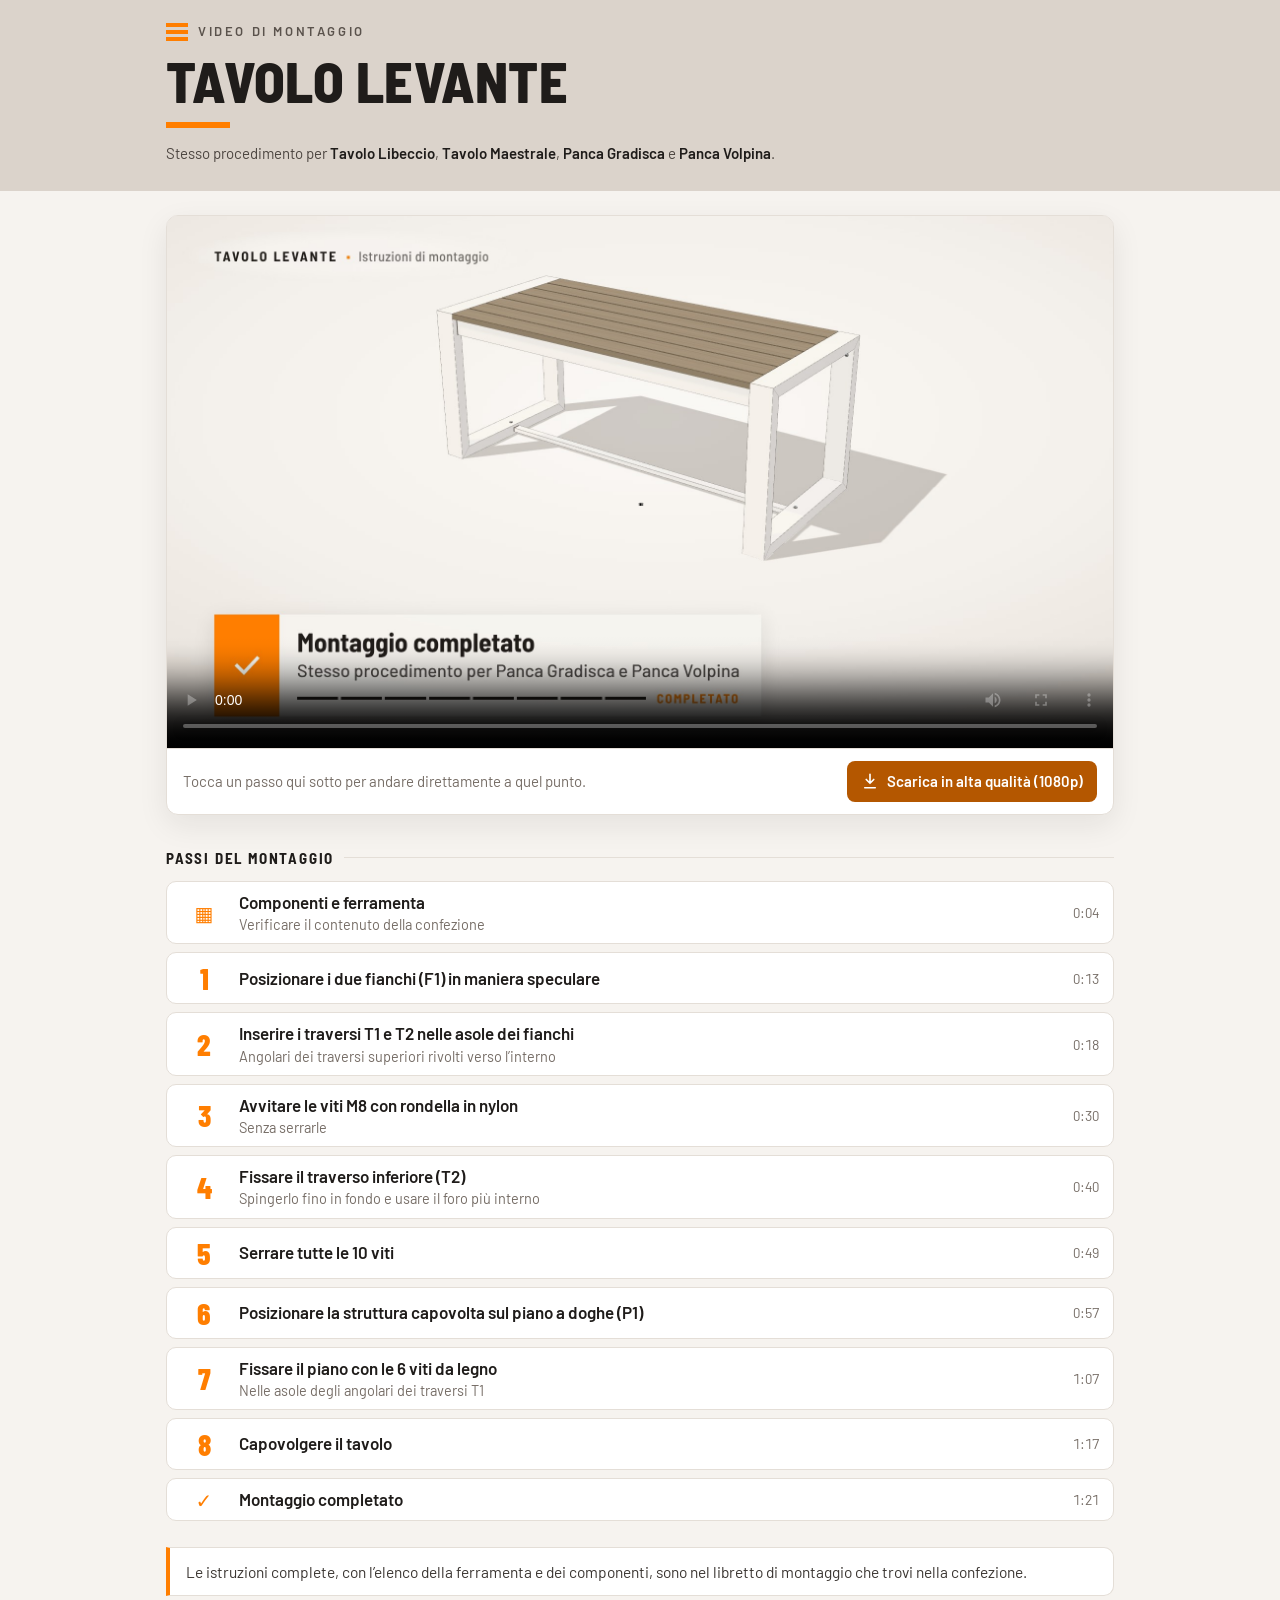
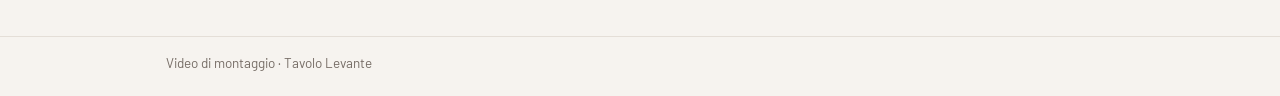
==== levante/index.html @ f1719d51 "Pagina del video di montaggio del Tavolo Levante (GitHub Pages) Co-Authored-By: Claude Opus 5.5 <nor" ====
<!doctype html>
<html lang="it">
<head>
<meta charset="utf-8">
<meta name="viewport" content="width=device-width, initial-scale=1">
<title>Tavolo Levante – Video di montaggio</title>
<meta name="description" content="Video di montaggio del Tavolo Levante: tutti i passi, dalla struttura in alluminio al fissaggio del piano a doghe.">
<meta name="theme-color" content="#dbd3cb">
<meta property="og:type" content="video.other">
<meta property="og:title" content="Tavolo Levante – Video di montaggio">
<meta property="og:description" content="Tutti i passi del montaggio, in 1 minuto e mezzo.">
<meta property="og:image" content="https://totti00.github.io/video-montaggio/video/tavolo-levante-poster.jpg">
<meta property="og:url" content="https://totti00.github.io/video-montaggio/levante/">
<link rel="icon" href="../assets/favicon.svg" type="image/svg+xml">
<link rel="stylesheet" href="../assets/style.css">
</head>
<body>
<header class="top">
  <div class="top-in">
    <div class="eyebrow"><span class="bars" aria-hidden="true"><i></i><i></i><i></i></span>Video di montaggio</div>
    <h1>Tavolo Levante</h1>
    <span class="rule" aria-hidden="true"></span>
    <p class="also">Stesso procedimento per <b>Tavolo Libeccio</b>, <b>Tavolo Maestrale</b>, <b>Panca Gradisca</b> e <b>Panca Volpina</b>.</p>
  </div>
</header>

<main>
  <div class="main-in">
    <div class="player">
      <video id="video" controls playsinline preload="metadata" poster="../video/tavolo-levante-poster.jpg">
        <source src="../video/tavolo-levante-720p.mp4" type="video/mp4">
        Il tuo browser non riesce a riprodurre il video: <a href="../video/tavolo-levante-720p.mp4">scaricalo qui</a>.
      </video>
      <div class="player-bar">
        <span class="hint">Tocca un passo qui sotto per andare direttamente a quel punto.</span>
        <a class="btn" href="../video/tavolo-levante-1080p.mp4" download>
          <svg viewBox="0 0 24 24" fill="none" stroke="currentColor" stroke-width="2.2" stroke-linecap="round" stroke-linejoin="round" aria-hidden="true"><path d="M12 3v12M7 10l5 5 5-5M5 21h14"/></svg>
          Scarica in alta qualità (1080p)
        </a>
      </div>
    </div>

    <h2>Passi del montaggio</h2>
    <ol class="steps" id="steps">
      <li><button data-t="4.5"><span class="n ico">▦</span><span class="t">Componenti e ferramenta<span class="s">Verificare il contenuto della confezione</span></span><span class="time">0:04</span></button></li>
      <li><button data-t="13"><span class="n">1</span><span class="t">Posizionare i due fianchi (F1) in maniera speculare</span><span class="time">0:13</span></button></li>
      <li><button data-t="18.5"><span class="n">2</span><span class="t">Inserire i traversi T1 e T2 nelle asole dei fianchi<span class="s">Angolari dei traversi superiori rivolti verso l’interno</span></span><span class="time">0:18</span></button></li>
      <li><button data-t="30.5"><span class="n">3</span><span class="t">Avvitare le viti M8 con rondella in nylon<span class="s">Senza serrarle</span></span><span class="time">0:30</span></button></li>
      <li><button data-t="40.5"><span class="n">4</span><span class="t">Fissare il traverso inferiore (T2)<span class="s">Spingerlo fino in fondo e usare il foro più interno</span></span><span class="time">0:40</span></button></li>
      <li><button data-t="49.5"><span class="n">5</span><span class="t">Serrare tutte le 10 viti</span><span class="time">0:49</span></button></li>
      <li><button data-t="57"><span class="n">6</span><span class="t">Posizionare la struttura capovolta sul piano a doghe (P1)</span><span class="time">0:57</span></button></li>
      <li><button data-t="67"><span class="n">7</span><span class="t">Fissare il piano con le 6 viti da legno<span class="s">Nelle asole degli angolari dei traversi T1</span></span><span class="time">1:07</span></button></li>
      <li><button data-t="77"><span class="n">8</span><span class="t">Capovolgere il tavolo</span><span class="time">1:17</span></button></li>
      <li><button data-t="81"><span class="n ico">✓</span><span class="t">Montaggio completato</span><span class="time">1:21</span></button></li>
    </ol>

    <p class="note">Le istruzioni complete, con l’elenco della ferramenta e dei componenti, sono nel libretto di montaggio che trovi nella confezione.</p>
  </div>
</main>

<footer><div class="foot-in">Video di montaggio · Tavolo Levante</div></footer>

<script>
  const video = document.getElementById('video');
  const buttons = [...document.querySelectorAll('#steps button')];
  const starts = buttons.map(b => parseFloat(b.dataset.t));
  buttons.forEach((b, i) => b.addEventListener('click', () => {
    video.currentTime = starts[i] + 0.4;
    video.play().catch(() => {});
    video.scrollIntoView({ behavior: 'smooth', block: 'center' });
  }));
  video.addEventListener('timeupdate', () => {
    const t = video.currentTime;
    let cur = -1;
    starts.forEach((s, i) => { if (t >= s) cur = i; });
    buttons.forEach((b, i) => b.classList.toggle('on', i === cur));
  });
</script>
</body>
</html>
---- assets/style.css ----
/* Video di montaggio — stile del manuale (Barlow, beige e arancio) */
@font-face { font-family: "Barlow"; font-weight: 400; font-display: swap; src: url("fonts/barlow-latin-400-normal.woff2") format("woff2"); }
@font-face { font-family: "Barlow"; font-weight: 600; font-display: swap; src: url("fonts/barlow-latin-600-normal.woff2") format("woff2"); }
@font-face { font-family: "Barlow"; font-weight: 700; font-display: swap; src: url("fonts/barlow-latin-700-normal.woff2") format("woff2"); }
@font-face { font-family: "Barlow Semi Condensed"; font-weight: 700; font-display: swap; src: url("fonts/barlow-semi-condensed-latin-700-normal.woff2") format("woff2"); }
@font-face { font-family: "Barlow Semi Condensed"; font-weight: 800; font-display: swap; src: url("fonts/barlow-semi-condensed-latin-800-normal.woff2") format("woff2"); }
@font-face { font-family: "Barlow Condensed"; font-weight: 800; font-display: swap; src: url("fonts/barlow-condensed-latin-800-normal.woff2") format("woff2"); }

:root {
  --ink: #1f1c1a;
  --text: #3b3632;
  --muted: #766d66;
  --line: #e4ded7;
  --beige: #dbd3cb;
  --paper: #f6f3ef;
  --orange: #ff7e00;
  --orange-ink: #b45700;
  --head: "Barlow Semi Condensed", "Barlow", system-ui, sans-serif;
}

* { box-sizing: border-box; margin: 0; padding: 0; }
html { -webkit-text-size-adjust: 100%; }
body {
  font-family: "Barlow", system-ui, -apple-system, "Segoe UI", sans-serif;
  font-size: 17px; line-height: 1.5; color: var(--text);
  background: var(--paper);
  min-height: 100vh; display: flex; flex-direction: column;
}
a { color: var(--orange-ink); }
img, video { display: block; max-width: 100%; }

.top { background: var(--beige); }
.top-in, .main-in, .foot-in { width: 100%; max-width: 980px; margin: 0 auto; padding: 0 16px; }
.top-in { padding-top: 22px; padding-bottom: 26px; }
.bars { display: inline-flex; flex-direction: column; gap: 3px; width: 22px; vertical-align: middle; margin-right: 10px; }
.bars i { display: block; height: 4px; background: var(--orange); }
.eyebrow {
  font-size: 13px; font-weight: 600; letter-spacing: .2em; text-transform: uppercase; color: #5a524c;
  display: flex; align-items: center;
}
h1 {
  font-family: var(--head); font-weight: 800; text-transform: uppercase; color: var(--ink);
  font-size: clamp(34px, 7vw, 56px); line-height: .98; margin-top: 12px; letter-spacing: .005em;
}
.rule { display: block; width: 64px; height: 6px; background: var(--orange); margin-top: 14px; }
.also { margin-top: 14px; font-size: 15px; color: #4c4540; }
.also b { font-weight: 600; color: var(--ink); }

main { flex: 1; }
.main-in { padding-top: 24px; padding-bottom: 40px; }

.player {
  background: #fff; border: 1px solid var(--line); border-radius: 12px; overflow: hidden;
  box-shadow: 0 10px 30px rgba(31, 28, 26, .08);
}
.player video { width: 100%; aspect-ratio: 16 / 9; background: #e9e4de; }
.player-bar {
  display: flex; flex-wrap: wrap; gap: 10px 18px; align-items: center; justify-content: space-between;
  padding: 12px 16px; border-top: 1px solid var(--line); font-size: 15px;
}
.player-bar .hint { color: var(--muted); }
.btn {
  display: inline-flex; align-items: center; gap: 8px; text-decoration: none;
  font-weight: 600; font-size: 15px; color: #fff; background: var(--orange-ink);
  padding: 9px 14px; border-radius: 8px;
}
.btn svg { width: 18px; height: 18px; }
.btn:hover { background: #9c4b00; }

h2 {
  font-family: var(--head); font-weight: 700; font-size: 15px; letter-spacing: .12em; text-transform: uppercase;
  color: var(--ink); margin: 32px 0 12px; display: flex; align-items: center; gap: 10px;
}
h2::after { content: ""; flex: 1; height: 1px; background: var(--line); }

.steps { list-style: none; display: grid; gap: 8px; }
.steps button {
  width: 100%; display: grid; grid-template-columns: 46px 1fr auto; align-items: center; gap: 12px;
  text-align: left; font: inherit; color: inherit; cursor: pointer;
  background: #fff; border: 1px solid var(--line); border-radius: 10px; padding: 10px 14px;
  transition: border-color .15s, background .15s;
}
.steps button:hover { border-color: #cfc5bb; }
.steps button.on { border-color: var(--orange); background: #fff7ef; }
.steps .n {
  font-family: "Barlow Condensed", var(--head); font-weight: 800; font-size: 30px; line-height: 1; color: var(--orange);
  text-align: center;
}
.steps .n.ico { font-size: 20px; }
.steps .t { font-weight: 600; color: var(--ink); line-height: 1.25; }
.steps .s { display: block; font-weight: 400; color: var(--muted); font-size: 14.5px; margin-top: 2px; }
.steps .time { font-variant-numeric: tabular-nums; color: var(--muted); font-size: 14px; }

.note {
  margin-top: 26px; background: #fff; border: 1px solid var(--line); border-left: 4px solid var(--orange);
  border-radius: 0 10px 10px 0; padding: 12px 16px; font-size: 15.5px;
}

/* elenco dei video (pagina iniziale) */
.cards { display: grid; gap: 16px; grid-template-columns: repeat(auto-fill, minmax(280px, 1fr)); }
.card {
  display: block; text-decoration: none; color: inherit; background: #fff;
  border: 1px solid var(--line); border-radius: 12px; overflow: hidden;
  box-shadow: 0 6px 20px rgba(31, 28, 26, .06); transition: transform .15s, box-shadow .15s;
}
.card:hover { transform: translateY(-2px); box-shadow: 0 10px 26px rgba(31, 28, 26, .1); }
.card img { width: 100%; aspect-ratio: 16 / 9; object-fit: cover; background: #e9e4de; }
.card-b { padding: 12px 16px 14px; }
.card-b b { display: block; font-family: var(--head); font-weight: 800; font-size: 22px; text-transform: uppercase; color: var(--ink); }
.card-b span { font-size: 15px; color: var(--muted); }

footer { border-top: 1px solid var(--line); }
.foot-in { padding-top: 16px; padding-bottom: 22px; font-size: 13.5px; color: var(--muted); }

@media (max-width: 560px) {
  body { font-size: 16px; }
  .steps button { grid-template-columns: 38px 1fr auto; gap: 10px; padding: 9px 12px; }
  .steps .n { font-size: 26px; }
}
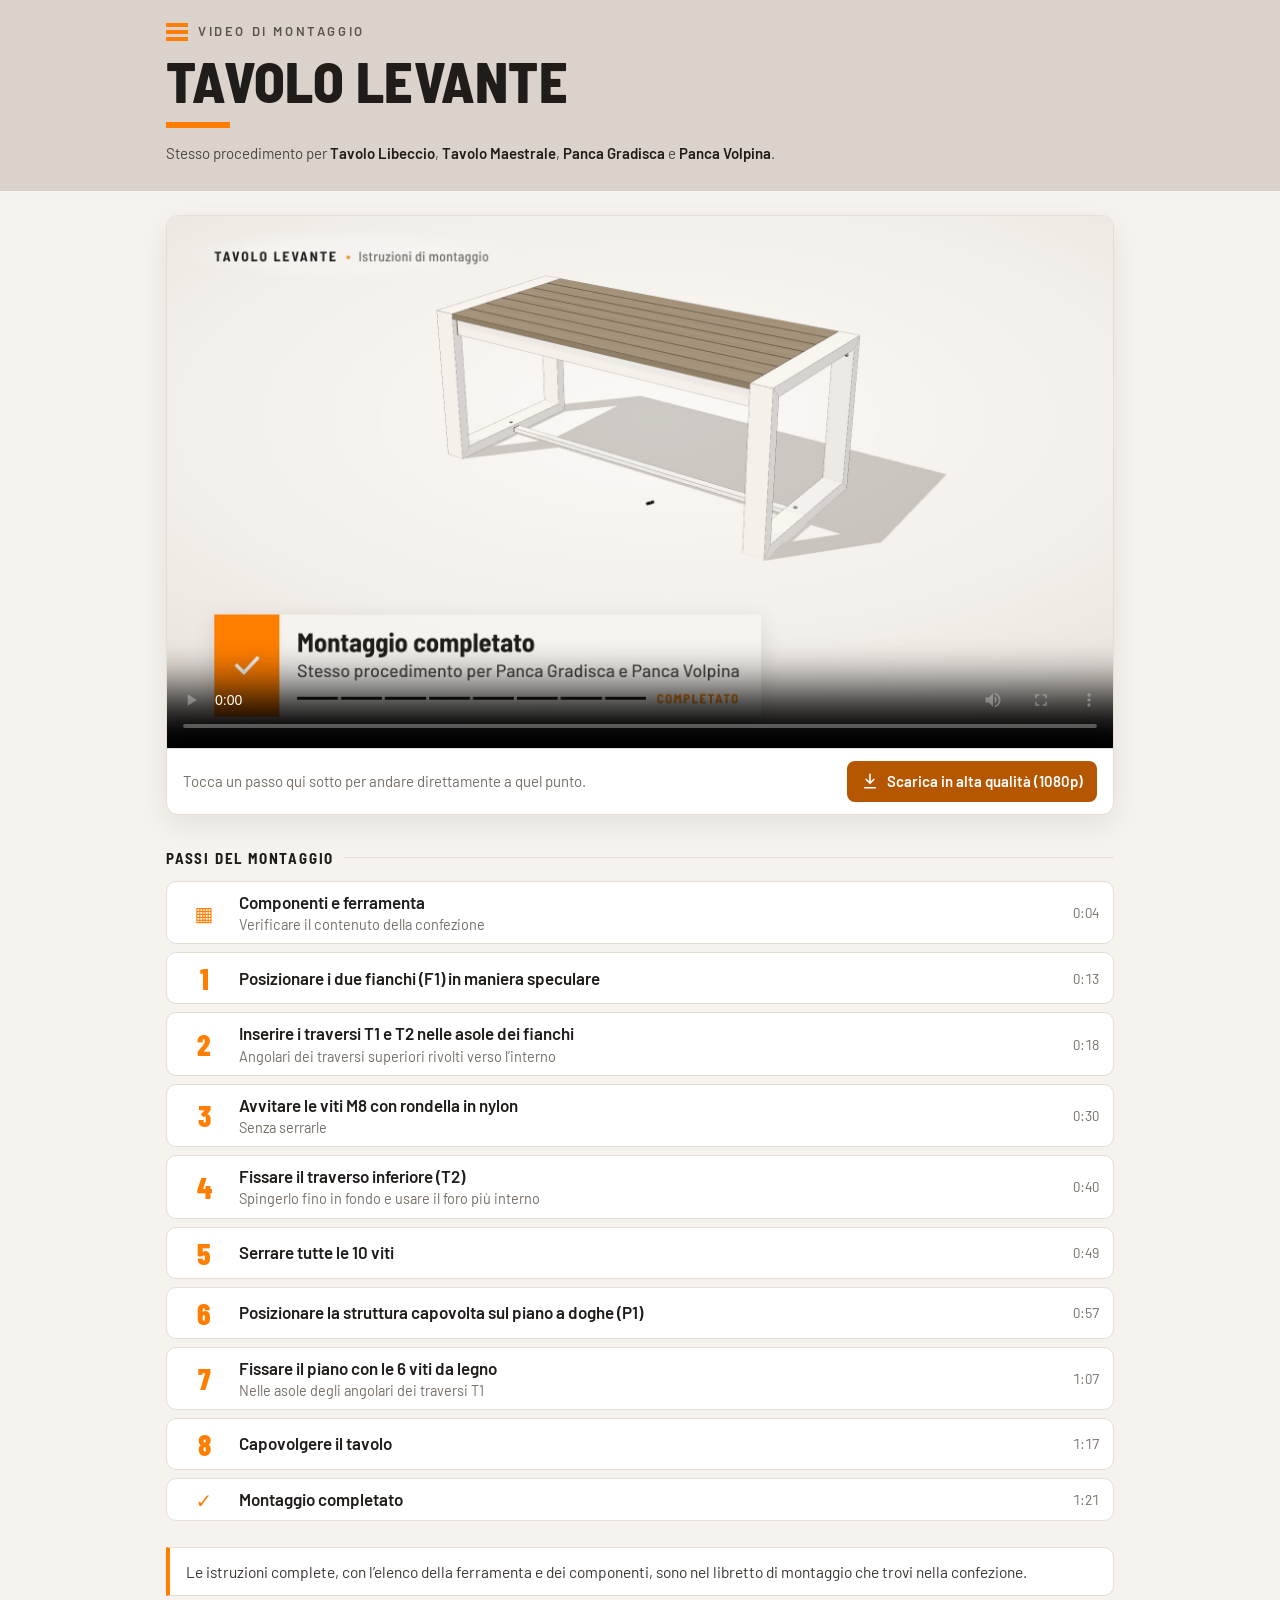
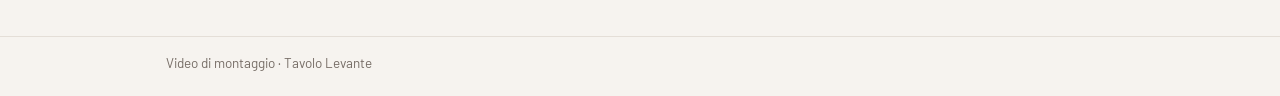
==== commit 414ac513: "Link della pagina aggiornati al nuovo indirizzo istruzioni-montaggio.github.io Co-Authored-By: Claud" ====
--- a/levante/index.html
+++ b/levante/index.html
@@ -9,8 +9,8 @@
 <meta property="og:type" content="video.other">
 <meta property="og:title" content="Tavolo Levante – Video di montaggio">
 <meta property="og:description" content="Tutti i passi del montaggio, in 1 minuto e mezzo.">
-<meta property="og:image" content="https://totti00.github.io/video-montaggio/video/tavolo-levante-poster.jpg">
-<meta property="og:url" content="https://totti00.github.io/video-montaggio/levante/">
+<meta property="og:image" content="https://istruzioni-montaggio.github.io/video/tavolo-levante-poster.jpg">
+<meta property="og:url" content="https://istruzioni-montaggio.github.io/levante/">
 <link rel="icon" href="../assets/favicon.svg" type="image/svg+xml">
 <link rel="stylesheet" href="../assets/style.css">
 </head>
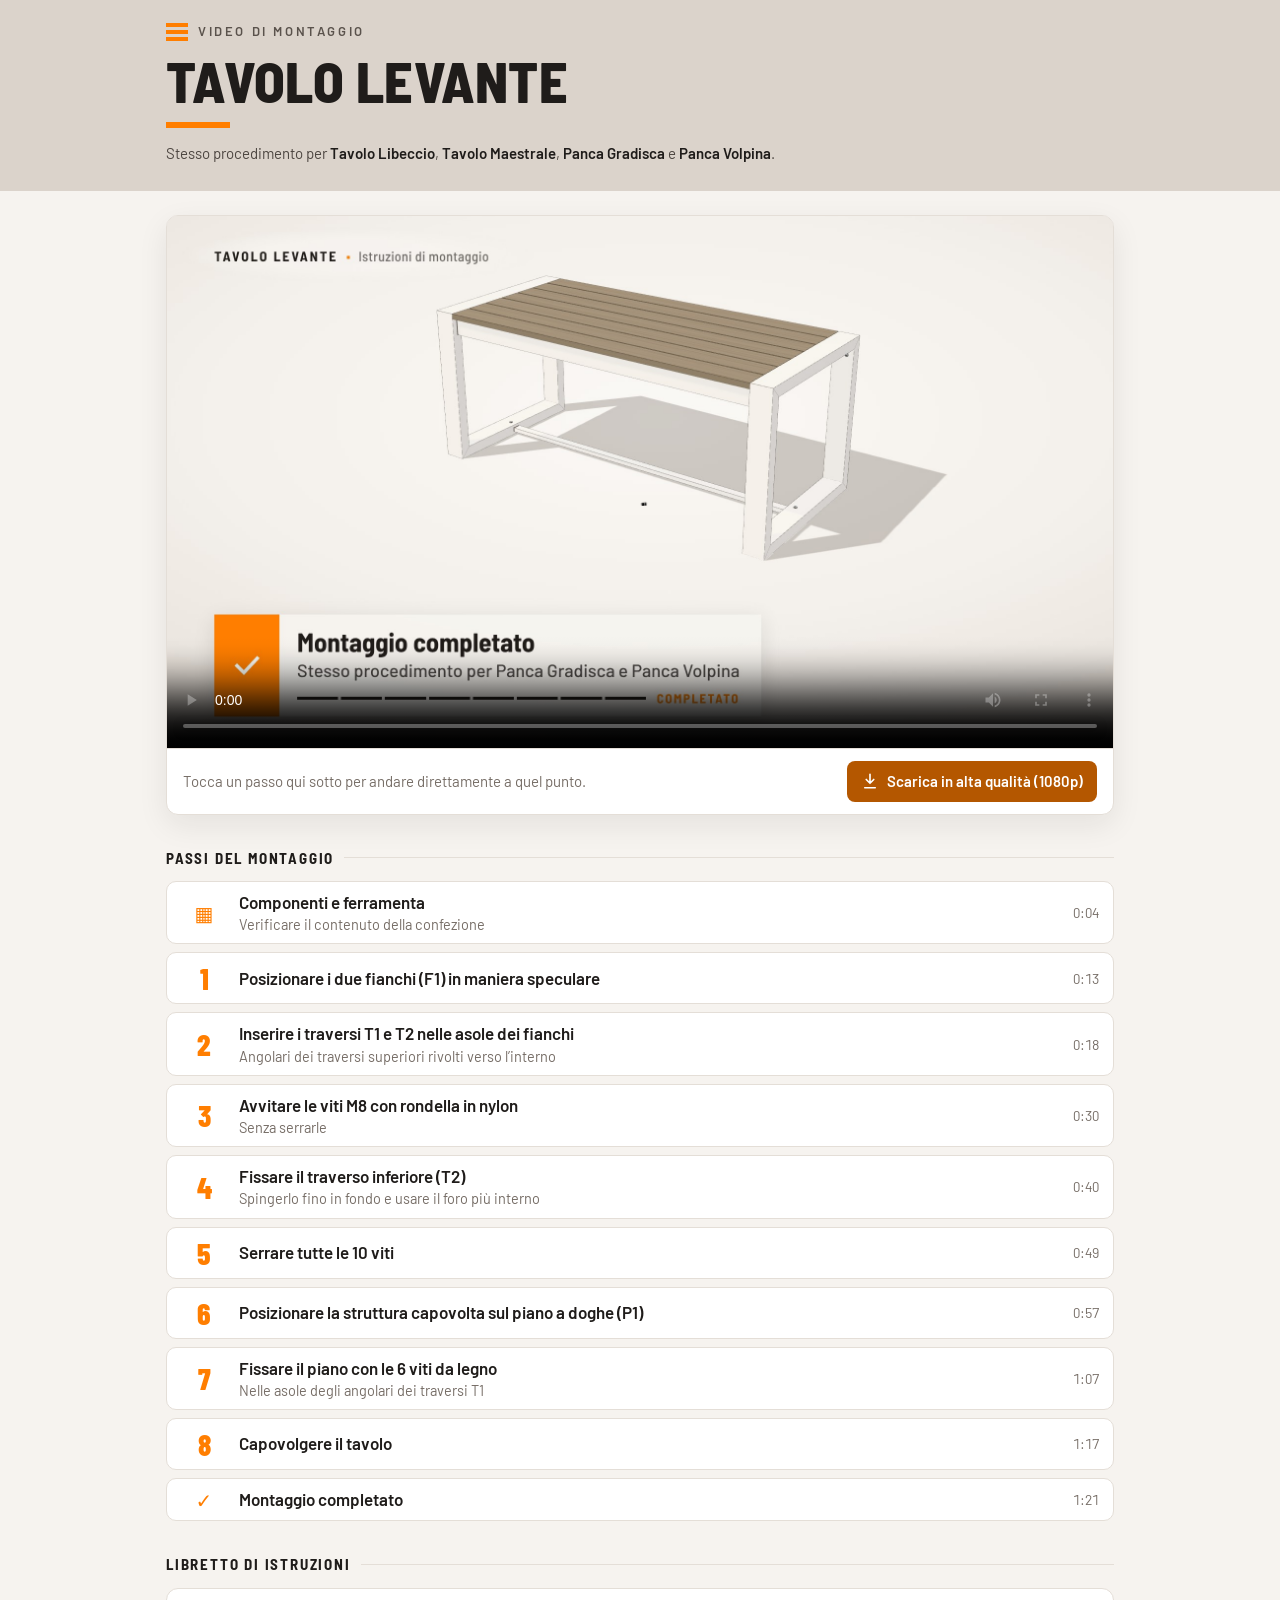
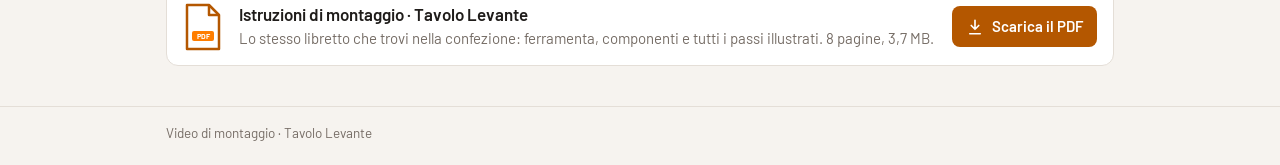
==== commit e8a8573e: "Libretto di istruzioni PDF scaricabile dalla pagina del Tavolo Levante Co-Authored-By: Claude Opus 5" ====
--- a/levante/index.html
+++ b/levante/index.html
@@ -4,7 +4,7 @@
 <meta charset="utf-8">
 <meta name="viewport" content="width=device-width, initial-scale=1">
 <title>Tavolo Levante – Video di montaggio</title>
-<meta name="description" content="Video di montaggio del Tavolo Levante: tutti i passi, dalla struttura in alluminio al fissaggio del piano a doghe.">
+<meta name="description" content="Video di montaggio e libretto di istruzioni del Tavolo Levante: tutti i passi, dalla struttura in alluminio al fissaggio del piano a doghe.">
 <meta name="theme-color" content="#dbd3cb">
 <meta property="og:type" content="video.other">
 <meta property="og:title" content="Tavolo Levante – Video di montaggio">
@@ -54,7 +54,15 @@
       <li><button data-t="81"><span class="n ico">✓</span><span class="t">Montaggio completato</span><span class="time">1:21</span></button></li>
     </ol>
 
-    <p class="note">Le istruzioni complete, con l’elenco della ferramenta e dei componenti, sono nel libretto di montaggio che trovi nella confezione.</p>
+    <h2>Libretto di istruzioni</h2>
+    <div class="doc">
+      <svg class="doc-ico" viewBox="0 0 40 48" aria-hidden="true"><path d="M4 2h22l10 10v34H4z" fill="#fff" stroke="#b45700" stroke-width="2.5" stroke-linejoin="round"/><path d="M26 2v10h10" fill="none" stroke="#b45700" stroke-width="2.5" stroke-linejoin="round"/><rect x="9" y="28" width="22" height="10" rx="2" fill="#ff7e00"/><text x="20" y="35.6" text-anchor="middle" font-family="Barlow, sans-serif" font-weight="700" font-size="7.5" fill="#fff">PDF</text></svg>
+      <div class="doc-txt"><b>Istruzioni di montaggio · Tavolo Levante</b><span>Lo stesso libretto che trovi nella confezione: ferramenta, componenti e tutti i passi illustrati. 8&nbsp;pagine, 3,7&nbsp;MB.</span></div>
+      <a class="btn" href="libretto-tavolo-levante.pdf" download="Istruzioni_Montaggio_Tavolo_Levante.pdf">
+        <svg viewBox="0 0 24 24" fill="none" stroke="currentColor" stroke-width="2.2" stroke-linecap="round" stroke-linejoin="round" aria-hidden="true"><path d="M12 3v12M7 10l5 5 5-5M5 21h14"/></svg>
+        Scarica il PDF
+      </a>
+    </div>
   </div>
 </main>
 
--- a/assets/style.css
+++ b/assets/style.css
@@ -96,6 +96,19 @@
   border-radius: 0 10px 10px 0; padding: 12px 16px; font-size: 15.5px;
 }
 
+/* libretto PDF */
+.doc {
+  display: grid; grid-template-columns: auto 1fr auto; gap: 14px 16px; align-items: center;
+  background: #fff; border: 1px solid var(--line); border-radius: 12px; padding: 14px 16px;
+}
+.doc-ico { width: 40px; height: 48px; }
+.doc-txt b { display: block; color: var(--ink); font-weight: 600; line-height: 1.25; }
+.doc-txt span { display: block; color: var(--muted); font-size: 15px; margin-top: 2px; }
+@media (max-width: 560px) {
+  .doc { grid-template-columns: auto 1fr; }
+  .doc .btn { grid-column: 1 / -1; justify-content: center; }
+}
+
 /* elenco dei video (pagina iniziale) */
 .cards { display: grid; gap: 16px; grid-template-columns: repeat(auto-fill, minmax(280px, 1fr)); }
 .card {
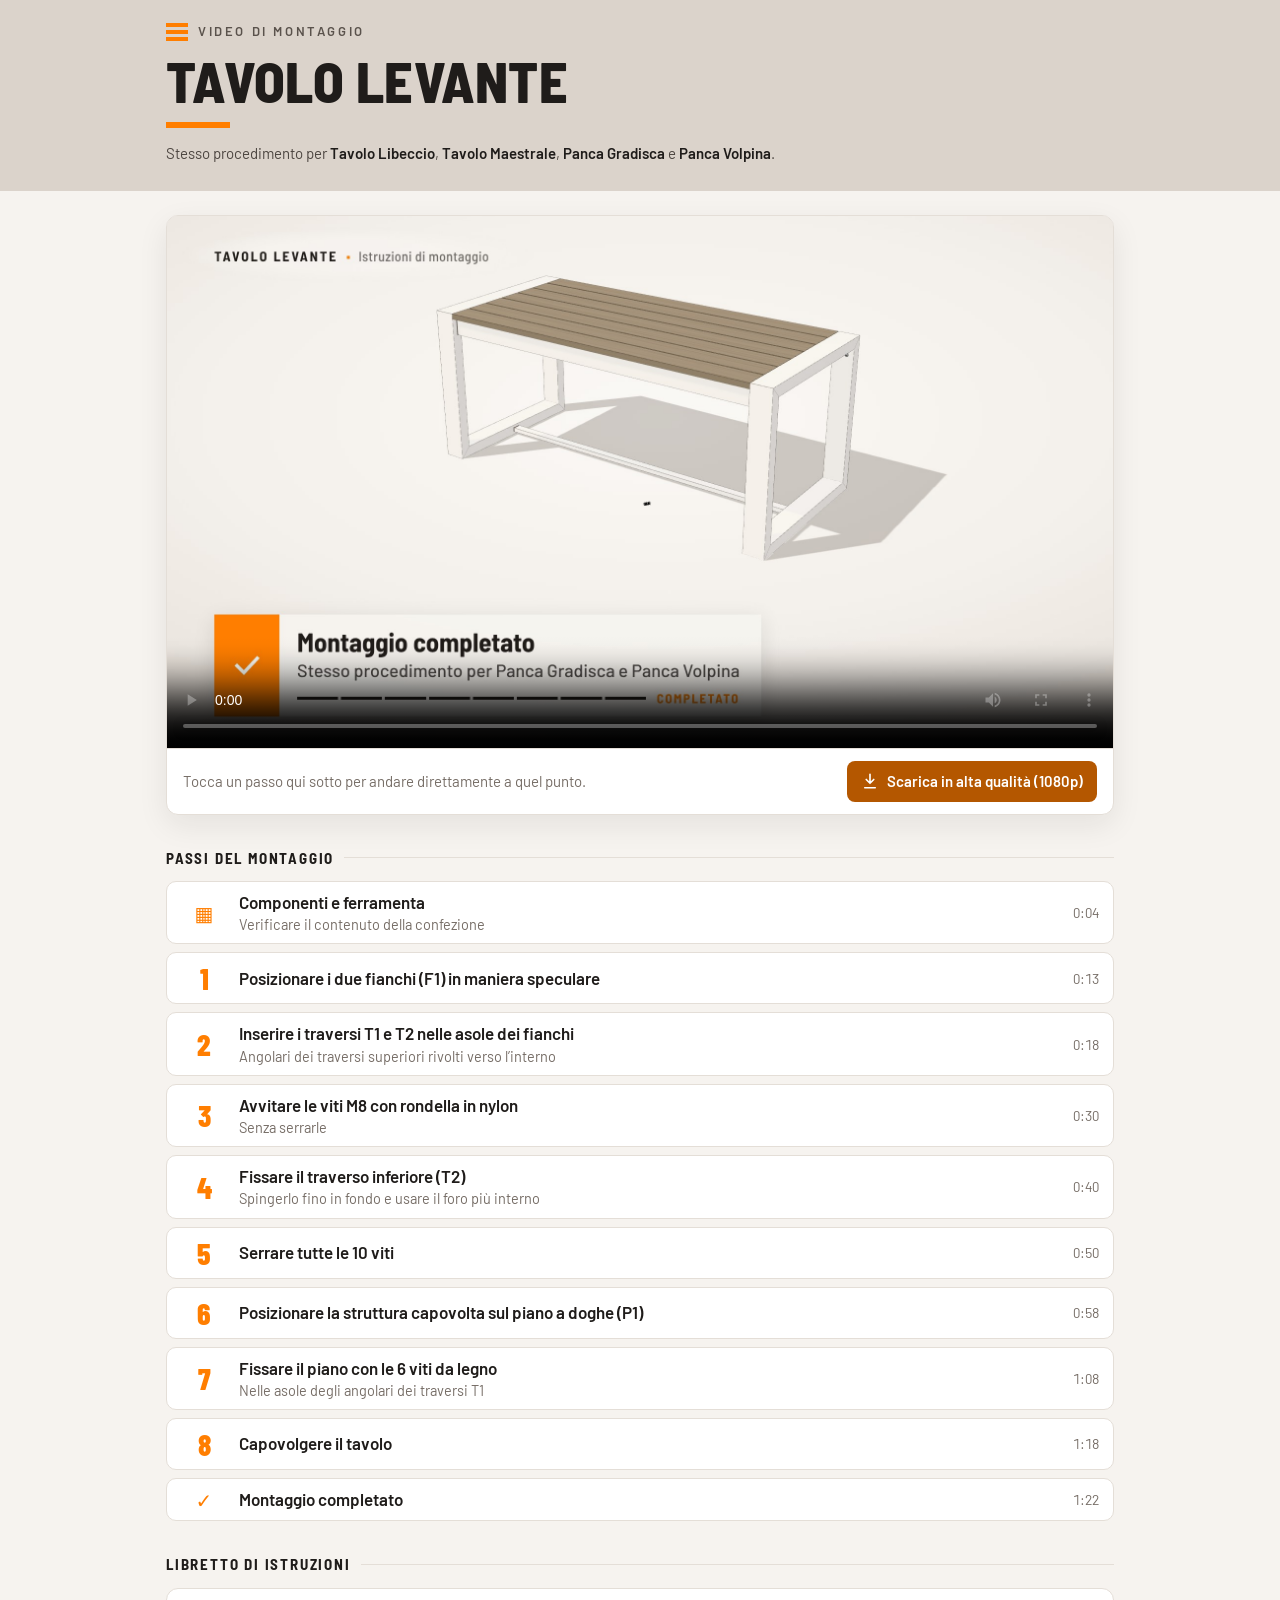
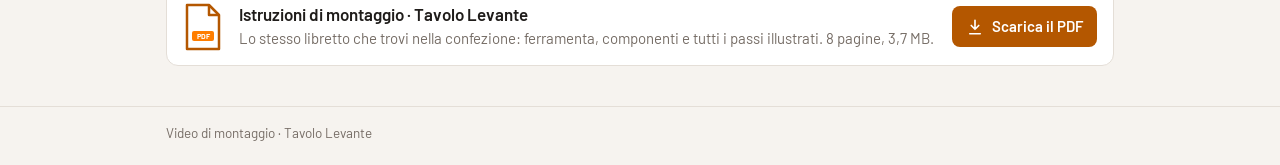
==== commit 15d884a8: "Video Tavolo Levante: foro e vite del traverso inferiore sotto al tavolo (vista dal basso); tempi de" ====
--- a/levante/index.html
+++ b/levante/index.html
@@ -47,11 +47,11 @@
       <li><button data-t="18.5"><span class="n">2</span><span class="t">Inserire i traversi T1 e T2 nelle asole dei fianchi<span class="s">Angolari dei traversi superiori rivolti verso l’interno</span></span><span class="time">0:18</span></button></li>
       <li><button data-t="30.5"><span class="n">3</span><span class="t">Avvitare le viti M8 con rondella in nylon<span class="s">Senza serrarle</span></span><span class="time">0:30</span></button></li>
       <li><button data-t="40.5"><span class="n">4</span><span class="t">Fissare il traverso inferiore (T2)<span class="s">Spingerlo fino in fondo e usare il foro più interno</span></span><span class="time">0:40</span></button></li>
-      <li><button data-t="49.5"><span class="n">5</span><span class="t">Serrare tutte le 10 viti</span><span class="time">0:49</span></button></li>
-      <li><button data-t="57"><span class="n">6</span><span class="t">Posizionare la struttura capovolta sul piano a doghe (P1)</span><span class="time">0:57</span></button></li>
-      <li><button data-t="67"><span class="n">7</span><span class="t">Fissare il piano con le 6 viti da legno<span class="s">Nelle asole degli angolari dei traversi T1</span></span><span class="time">1:07</span></button></li>
-      <li><button data-t="77"><span class="n">8</span><span class="t">Capovolgere il tavolo</span><span class="time">1:17</span></button></li>
-      <li><button data-t="81"><span class="n ico">✓</span><span class="t">Montaggio completato</span><span class="time">1:21</span></button></li>
+      <li><button data-t="50.5"><span class="n">5</span><span class="t">Serrare tutte le 10 viti</span><span class="time">0:50</span></button></li>
+      <li><button data-t="58"><span class="n">6</span><span class="t">Posizionare la struttura capovolta sul piano a doghe (P1)</span><span class="time">0:58</span></button></li>
+      <li><button data-t="68"><span class="n">7</span><span class="t">Fissare il piano con le 6 viti da legno<span class="s">Nelle asole degli angolari dei traversi T1</span></span><span class="time">1:08</span></button></li>
+      <li><button data-t="78"><span class="n">8</span><span class="t">Capovolgere il tavolo</span><span class="time">1:18</span></button></li>
+      <li><button data-t="82"><span class="n ico">✓</span><span class="t">Montaggio completato</span><span class="time">1:22</span></button></li>
     </ol>
 
     <h2>Libretto di istruzioni</h2>
